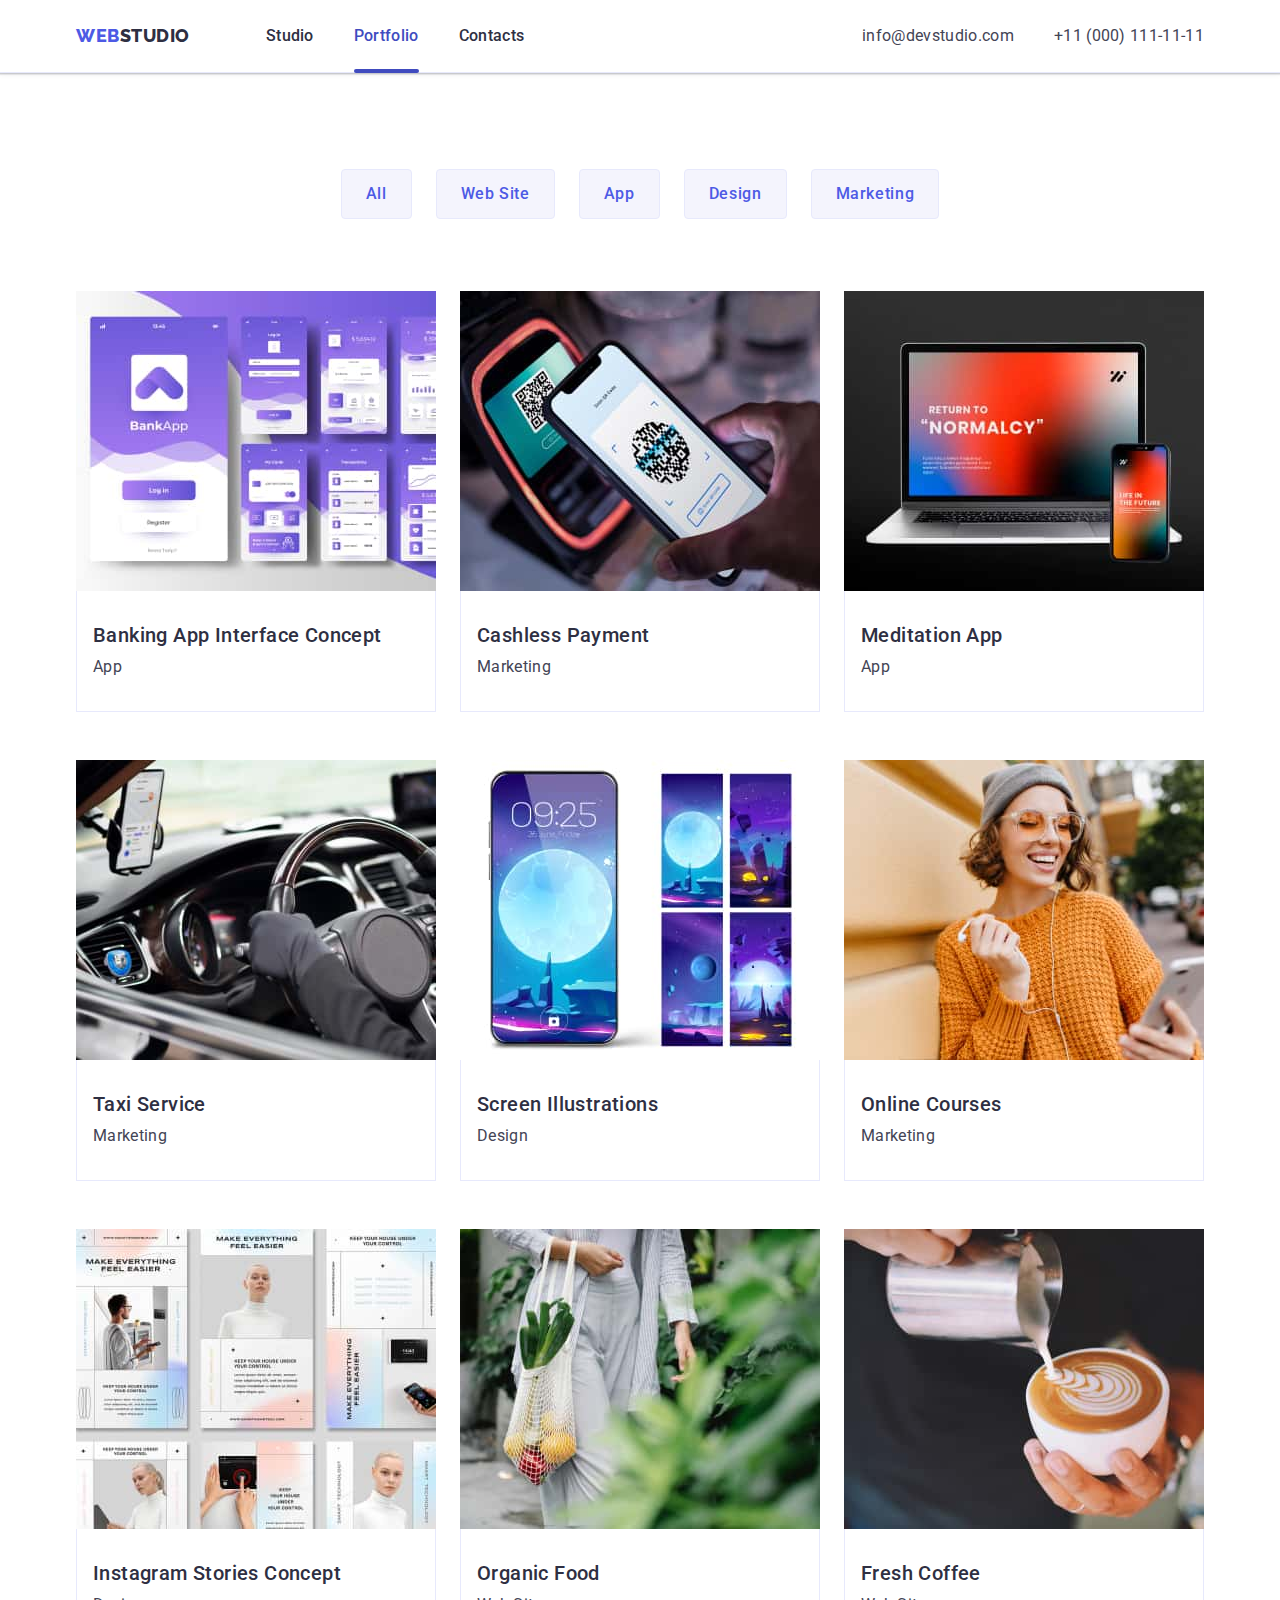
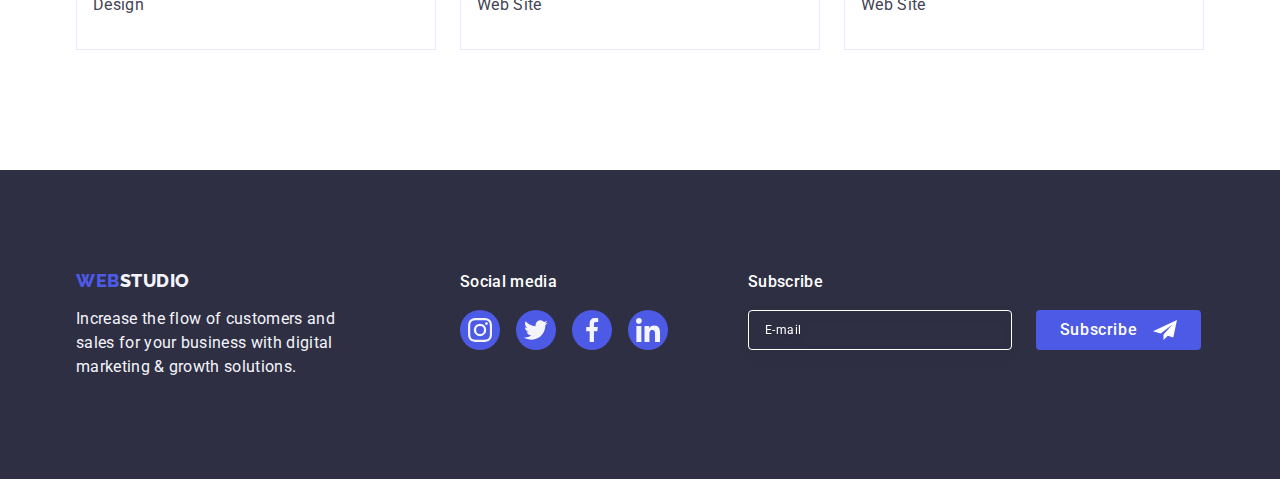
==== portfolio.html @ 70530ccc "Initial commit" ====
<!DOCTYPE html>
<html lang="en">
<head>
    <meta charset="UTF-8">
    <meta http-equiv="X-UA-Compatible" content="IE=edge">
    <meta name="viewport" content="width=device-width, initial-scale=1.0">
    <title>Portfolio</title>
    <link
      rel="stylesheet"
      href="https://cdnjs.cloudflare.com/ajax/libs/modern-normalize/2.0.0/modern-normalize.min.css"
    />
    <link rel="preconnect" href="https://fonts.googleapis.com">
    <link rel="preconnect" href="https://fonts.gstatic.com" crossorigin>
    <link href="https://fonts.googleapis.com/css2?family=Raleway:wght@800&family=Roboto:wght@400;500;700;900&display=swap" rel="stylesheet">    
    <link rel="stylesheet" href="./css/style.css"/>
</head>
<body>

    <header class="header">
        <div class="container header-flex">
            <nav class="nav nav-flex">
                <a href="./index.html" class="logo link">Web<span class="logo-studio">Studio</span></a>
                <ul class="list nav-list-flex">
                    <li><a href="./index.html" class="nav-link link">Studio</a></li>
                    <li><a href="./portfolio.html" class="nav-link link current">Portfolio</a></li>
                    <li><a href="" class="nav-link link">Contacts</a></li>
                </ul>
            </nav>
            <address class="address address-flex">
                <ul class="list address-flex-list">
                    <li><a href="mailto:info@devstudio.com" target="_blank" class="address-link link">info@devstudio.com</a></li>
                    <li><a href="tel:+110001111111" target="_blank" class="address-link link">+11 (000) 111-11-11</a></li>
                </ul>
            </address>
        </div>
    </header>

    <main>
        <section class="offer-menu">
            <div class="container">
                <h1 class="visually-hidden ">Service offering</h1>
                <ul class="list menu-btn-flex">
                        <li class="offer-buttons">
                            <button type="button" class="offer-btn">All</button>
                        </li>
                        <li class="offer-buttons">
                            <button type="button" class="offer-btn">Web Site</button>
                        </li>
                        <li class="offer-buttons">
                            <button type="button" class="offer-btn">App</button>
                        </li>
                        <li class="offer-buttons">
                            <button type="button" class="offer-btn">Design</button>
                        </li>
                        <li class="offer-buttons">
                            <button type="button" class="offer-btn">Marketing</button>
                        </li>
                </ul>
                <ul class="list offer-cards">

                    <li class="link-card-item">
                        <a href="" class="link link-card">
                            <div class="link-card-wrap">
                                <img src="./images/imgbanking-app.jpg" alt="Banking app" width="360" height="300">
                                <p class="offer-hover-text">14 Stylish and User-Friendly App Design Concepts · Task Manager App · Calorie Tracker App · Exotic Fruit Ecommerce App · Cloud Storage App</p>
                            </div>
                                    <div class="offer-info">
                                        <h2 class="offer-heading">Banking App Interface Concept</h2>
                                        <p class="offer-descr">App</p>
                                    </div>
                        </a>
                    </li>

                    <li class="link-card-item">
                        <a href="" class="link link-card">
                            <div class="link-card-wrap">
                                <img src="./images/payment.jpg" alt="Payment with phone" width="360" height="300">
                                <p class="offer-hover-text">14 Stylish and User-Friendly App Design Concepts · Task Manager App · Calorie Tracker App · Exotic Fruit Ecommerce App · Cloud Storage App</p>
                            </div>
                            <div class="offer-info">
                                <h2 class="offer-heading">Cashless Payment</h2>
                                <p class="offer-descr">Marketing</p>
                            </div>
                        </a>
                    </li>

                    <li class="link-card-item">
                        <a href="" class="link link-card">
                            <div class="link-card-wrap">
                                <img src="./images/notebook-phone.jpg" alt="Banking app" width="360" height="300">
                                <p class="offer-hover-text">14 Stylish and User-Friendly App Design Concepts · Task Manager App · Calorie Tracker App · Exotic Fruit Ecommerce App · Cloud Storage App</p>
                            </div>
                           <div class="offer-info">
                                <h2 class="offer-heading">Meditation App</h2>
                                <p class="offer-descr">App</p>
                           </div>
                        </a>
                    </li>

                    <li class="link-card-item">
                        <a href="" class="link link-card">
                            <div class="link-card-wrap">
                                <img src="./images/driving.jpg" alt="Car drive bar" width="360" height="300">
                                <p class="offer-hover-text">14 Stylish and User-Friendly App Design Concepts · Task Manager App · Calorie Tracker App · Exotic Fruit Ecommerce App · Cloud Storage App</p>
                            </div>
                            <div class="offer-info">
                                <h2 class="offer-heading">Taxi Service</h2>
                                <p class="offer-descr">Marketing</p>
                            </div>
                        </a>
                    </li>

                    <li class="link-card-item">
                        <a href="" class="link link-card">
                            <div class="link-card-wrap">
                                <img src="./images/phone-wallpaper.jpg" alt="Phone wallpepers" width="360" height="300">
                                <p class="offer-hover-text">14 Stylish and User-Friendly App Design Concepts · Task Manager App · Calorie Tracker App · Exotic Fruit Ecommerce App · Cloud Storage App</p>
                            </div>
                           <div class="offer-info">
                                <h2 class="offer-heading">Screen Illustrations</h2>
                                <p class="offer-descr">Design</p>
                           </div>
                        </a>
                    </li>

                    <li class="link-card-item">
                        <a href="" class="link link-card">
                            <div class="link-card-wrap">
                                <img src="./images/girl-with-phone.jpg" alt="Girl with phone" width="360" height="300">
                                <p class="offer-hover-text">14 Stylish and User-Friendly App Design Concepts · Task Manager App · Calorie Tracker App · Exotic Fruit Ecommerce App · Cloud Storage App</p>
                            </div>
                            <div class="offer-info">
                                <h2 class="offer-heading">Online Courses</h2>
                                <p class="offer-descr">Marketing</p>
                            </div>
                        </a>
                    </li>

                    <li class="link-card-item">
                        <a href="" class="link link-card">
                           <div class="link-card-wrap">
                                <img src="./images/inst-stories.jpg" alt="Instagram stories" width="360" height="300">
                                <p class="offer-hover-text">14 Stylish and User-Friendly App Design Concepts · Task Manager App · Calorie Tracker App · Exotic Fruit Ecommerce App · Cloud Storage App</p>
                           </div>
                           <div class="offer-info">
                                <h2 class="offer-heading">Instagram Stories Concept</h2>
                                <p class="offer-descr">Design</p>
                           </div>
                        </a>
                    </li>

                    <li class="link-card-item">
                        <a href="" class="link link-card">
                            <div class="link-card-wrap">
                                <img src="./images/fruits-in-bag.jpg" alt="Fruits in bag" width="360" height="300">
                                <p class="offer-hover-text">14 Stylish and User-Friendly App Design Concepts · Task Manager App · Calorie Tracker App · Exotic Fruit Ecommerce App · Cloud Storage App</p>
                            </div>
                            <div class="offer-info">
                                <h2 class="offer-heading">Organic Food</h2>
                                <p class="offer-descr">Web Site</p>
                            </div>
                        </a>
                    </li>

                    <li class="link-card-item">
                        <a href="" class="link link-card">
                            <div class="link-card-wrap">
                                <img src="./images/coffee.jpg" alt="Cup of coffee" width="360" height="300">
                                <p class="offer-hover-text">14 Stylish and User-Friendly App Design Concepts · Task Manager App · Calorie Tracker App · Exotic Fruit Ecommerce App · Cloud Storage App</p>
                            </div>
                            <div class="offer-info">
                                <h2 class="offer-heading">Fresh Coffee</h2>
                                <p class="offer-descr">Web Site</p>
                            </div>
                        </a>
                    </li>
                    
                </ul>
            </div>
        </section>
    </main>
<footer class="footer">
    <div class="container footer-container">
        <div class="footer-logo-p">
            <a href="./index.html" class="link footer-logo">Web<span class="footer-logo-color">Studio</span></a>
            <p class="footer-p">Increase the flow of customers and sales for your business with digital marketing &
                growth solutions.</p>
        </div>
        <div class="footer-socials">
            <p class="footer-soc-p">Social media</p>
            <ul class="footer-soc-list list">
                <li class="footer-soc-item">
                    <a href="" class="footer-soc-link link" target="_blank" rel="noopener noreferrer">
                        <svg class="footer-icon" width="24" height="24">
                            <use href="./images/symbol-social.svg#icon-instagram"></use>
                        </svg>
                    </a>
                </li>
                <li class="footer-soc-item">
                    <a href="" class="footer-soc-link link" target="_blank" rel="noopener noreferrer">
                        <svg class="footer-icon" width="24" height="24">
                            <use href="./images/symbol-social.svg#icon-twitter"></use>
                        </svg>
                    </a>
                </li>
                <li class="footer-soc-item">
                    <a href="" class="footer-soc-link link" target="_blank" rel="noopener noreferrer">
                        <svg class="footer-icon" width="24" height="24">
                            <use href="./images/symbol-social.svg#icon-facebook"></use>
                        </svg>
                    </a>
                </li>
                <li class="footer-soc-item">
                    <a href="" class="footer-soc-link link" target="_blank" rel="noopener noreferrer">
                        <svg class="footer-icon" width="24" height="24">
                            <use href="./images/symbol-social.svg#icon-linkedin"></use>
                        </svg>
                    </a>
                </li>
            </ul>
        </div>
        <div class="footer-form-wrap">
            <p class="footer-p-input">Subscribe</p>
            <form class="footer-form">
                <label class="footer-label">
                    <input type="email" name="email-footer" id="email-footer" class="footer-input" placeholder="E-mail">
                </label>
                <button type="submit" class="btn-footer-form">Subscribe
                    <svg class='footer-footer-icon' width="24" height="24">
                        <use href="./images/telegram.svg#icon-telegram"></use>
                    </svg>
                </button>
            </form>
        </div>
    </div>
</footer>
</body>
</html>
---- css/style.css ----
/* *,
*::before,
*::after {
  box-sizing: border-box;
} */

h1,
h2,
h3,
h4,
h5,
h6,
p{
    margin: 0;
}

ul,li{
    margin: 0;
    padding: 0;
}

.container{
    width: 1158px;
    padding: 0 15px;
    margin: 0 auto;
    /* outline: 2px solid red; */
}

:root {
    --main-color-dark:  #2e2f42;
    --main-color: #FFFFFF;
    --second-main-color:#F4F4FD;
    --logo-web-color:#4d5ae5;
    --main-text-color:  #434455;
    --hover-color: #404BBF;
    --border-menu-btn: #E7E9FC;
    --hover-footer-link: #31D0AA;
    --customer-color: #8E8F99;
    --modal-color:#FCFCFC;
   
  }

body{
    font-family: "Roboto", sans-serif;
    background-color:  var(--main-color);
    color: var(--main-text-color);
}

.link {
    text-decoration:none;
}



.list{
    list-style-type: none;
}
/* ------------header----------------------------- */
.header{
    border-bottom: 1px solid var(--border-menu-btn);
    box-shadow: 0px 2px 1px rgba(46, 47, 66, 0.08),
        0px 1px 1px rgba(46, 47, 66, 0.16),
        0px 1px 6px rgba(46, 47, 66, 0.08);;
    /* padding: 24px 0; */
    
}
/* --------------------logo------------------------*/
.logo{
    font-family: 'Raleway', sans-serif;
    font-weight: 800;
    font-size: 18px;
    letter-spacing: 0.03em;
    text-transform: uppercase;
    line-height: 1.17;

    color: var(--logo-web-color);

    /* padding-top: 24px;
    padding-bottom: 24px; */

    margin-right: 76px;

    padding: 24px 0;
}

.logo-studio{
    color: var(--main-color-dark);
}

/* -------------------navigation----------------- */
.header-flex{
    display: flex;
    align-items: center;
}

.nav-flex{
    display: flex;
    align-items: center;
}

.nav-list-flex{
    display: flex;
    gap: 40px;
}

.address-flex{
    margin-left: auto;
}

.address-flex-list{
    display: flex;
    gap: 40px;
    
}



.nav-link{
    font-weight: 500;
    font-size: 16px;
    line-height: 1.5;
    letter-spacing: 0.02em;

    color: var(--main-color-dark);

    padding: 24px 0;
    display: block;

    transition: color 250ms cubic-bezier(0.4, 0, 0.2, 1);
    position: relative;

}



.nav-link:after{
    content:'';
    display: block;
    width: 100%;
    height: 4px;
    background: var(--hover-color);
    border-radius: 2px;

    position: absolute;
    left:0;
    bottom:-1px;

    opacity: 0;
    transition: opacity 250ms cubic-bezier(0.4, 0, 0.2, 1);
} 

.nav-link:hover, 
.nav-link:focus,
.nav-link.current{
    color: var(--hover-color);   
}

.nav-link:hover:after,
.nav-link:focus:after,
.nav-link.current:after{
    opacity: 1;
}


.address{
    font-style: normal;
}

.address-link{
    font-weight: 400;
    font-size: 16px;
    line-height: 1.5;
    letter-spacing: 0.02em;

    color: var(--main-text-color);

    padding: 24px 0;
    display: block;

    transition: color 250ms cubic-bezier(0.4, 0, 0.2, 1);
}

.address-link:hover,
.address-link:focus{
    color: var(--hover-color);
}

/*--------------------------- main page ----------------------------*/
.main-page{
    /* width: 1440px;
    height: 600px;
    left: 0px;
    top: 72px;
    text-align: center; */

    background-color:  var(--main-color-dark);
    background-image: linear-gradient(rgba(46, 47, 66, 0.7), rgba(46, 47, 66, 0.7)), url(../images/hero-bg.jpg);
    
    background-repeat: no-repeat;
    background-position: center;
    background-size: cover;
    padding: 188px 0;
    max-width: 1440px;
    margin: 0 auto;

    
}



.main-title{
    font-weight: 700;
    font-size: 56px;
    line-height: 1.07;

    text-align: center;
    letter-spacing: 0.02em;

    color: var(--main-color);

    margin:0 auto;
    margin-bottom: 48px;
    

    max-width: 496px;


    
}

.main-btn{
    background-color: var(--logo-web-color);
    box-shadow: 0px 4px 4px rgba(0, 0, 0, 0.15);
    border: none;


    font-family: 'Roboto', sans-serif;
    font-style: normal;
    font-weight: 500;
    font-size: 16px;
    line-height: 1.5;
    letter-spacing: 0.04em;

    border-radius: 4px;
    min-width: 169px;
    height: 56px;

    color: var(--main-color);
    cursor: pointer;

    display: block;
    margin: 0 auto;

    transition: background-color 250ms cubic-bezier(0.4, 0, 0.2, 1);
}

.main-btn:hover,
.main-btn:focus{
    background: var(--hover-color);
}

.backdrop {
    display: flex;
    position: fixed;
    top: 0;
    left: 0;
    right: 0;
    bottom: 0;
    background: rgba(46, 47, 66, 0.4);
    transition: opacity 250ms cubic-bezier(0.4, 0, 0.2, 1), visibility 250ms cubic-bezier(0.4, 0, 0.2, 1);

}
.is-hidden{
    opacity: 0;
    visibility: hidden;
    pointer-events: none;
  }
/* ------------------------MODAL----------------- */
.modal{
    width: 408px;
    min-height: 584px;
    background-color: var(--modal-color);
    box-sizing: border-box;
    box-shadow: 0px 1px 1px rgba(0, 0, 0, 0.14), 0px 1px 3px rgba(0, 0, 0, 0.12), 0px 2px 1px rgba(0, 0, 0, 0.2);
    border-radius: 4px;

    position:absolute;
    top: 50%;
    left: 50%;
    transform: translate(-50%, -50%);

    transition: transform 250ms cubic-bezier(0.4, 0, 0.2, 1); 

    padding: 72px 24px 24px;

}
.close-btn {
    padding: 0;
    width: 24px;
    height: 24px;

    color: var(--main-color-dark);
    border-radius: 50%;
    background: var(--border-menu-btn);
    border: 1px solid rgba(0, 0, 0, 0.1);

    cursor: pointer;

    position: absolute;
    right: 24px;
    top: 24px;

    display: flex;
    justify-content: center;
    align-items: center;

    transition: background-color 250ms cubic-bezier(0.4, 0, 0.2, 1), border 250ms cubic-bezier(0.4, 0, 0.2, 1); 

    margin-bottom: 10px;
}

.close-icon{
    fill: var(--main-color-dark);
    transition: fill 250ms cubic-bezier(0.4, 0, 0.2, 1);
}

.close-btn:hover,
.close-btn:focus{
    background-color: var(--hover-color);
    border: none;
}
.close-btn:hover .close-icon,
.close-btn:focus .close-icon
{
    fill: var(--main-color);
}

.modal-title{
    font-weight: 500;
    font-size: 16px;
    line-height: 1.5;
    text-align: center;
    letter-spacing: 0.02em;
    color: var(--main-color-dark);

    margin-bottom: 16px;
}

.modal-form {}

.modal-field {
    margin-bottom: 8px;
}


.modal-label {
    font-size: 12px;
    line-height: 1.17;
    letter-spacing: 0.04em;
    color: var(--customer-color);

    margin-bottom: 4px;
    display: block;
}


.input-wrap {
    position: relative;
}

.modal-input {
    width: 360px;
    height: 40px;

    border: 1px solid rgba(46, 47, 66, 0.4);
    border-radius: 4px;
    padding-left: 38px;
    outline: none;
    background-color: transparent;
    outline: transparent;

    transition: border-color 250ms cubic-bezier(0.4, 0, 0.2, 1);

}

.model-icon {
    position: absolute;
    top: 50%;
    left: 16px;
    transform: translateY(-50%);
    fill: var(--main-color-dark);

    transition: fill 250ms cubic-bezier(0.4, 0, 0.2, 1);
    
}

.modal-input:focus{
    border-color: var(--logo-web-color);
}

.modal-input:focus + .model-icon{
    fill: var(--logo-web-color);
}

.modal-field-comment{
    margin-bottom: 16px;
}

.modal-comment{
    width: 360px;
    height: 120px;

    
    border: 1px solid rgba(46, 47, 66, 0.4);
    border-radius: 4px;
   
    
    resize: none;

    font-size: 12px;
    line-height: 1.17;
    letter-spacing: 0.04em;
    color: rgba(46, 47, 66, 0.4);
    background-color: transparent;
    padding: 8px 16px;
    outline: transparent;

    transition: border-color 250ms cubic-bezier(0.4, 0, 0.2, 1);

    display: block;
}

.modal-comment:focus{
    border-color: var(--logo-web-color);
}

.model-comment::placeholder{
    font-size: 12px;
    line-height: 1.17;
    letter-spacing: 0.04em;
    color: rgba(46, 47, 66, 0.4);
    
}

.check-policy{
    font-size: 12px;
    line-height: 1.17;
    letter-spacing: 0.04em;
    color: var(--customer-color);

    /* display: flex;
    align-items: center; */

}

.checkbox-box {
    width: 16px;
    height: 16px;
    border: 1px solid rgba(46, 47, 66, 0.4);
    border-radius: 2px;
    
    display: inline-flex;
    justify-content: center;
    align-items: center;

    margin-right: 12px;
    fill: transparent;

    transition: background-color 250ms cubic-bezier(0.4, 0, 0.2, 1), fill 250ms cubic-bezier(0.4, 0, 0.2, 1), border 250ms cubic-bezier(0.4, 0, 0.2, 1);
}

.link-privacy{
    margin-left: 3px;
    color: var(--logo-web-color);
}


.check-input:checked + .check-policy .checkbox-box{
    background-color: var(--hover-color);
    border: none;
    fill: var(--second-main-color);
}

.modal-box-field{
    margin-bottom: 24px;
}

.submit-btn{
    font-weight: 500;
    font-size: 16px;
    line-height: 1.5;
 
    display: flex;
    align-items: center;
    text-align: center;
    letter-spacing: 0.04em;
    color: var(--main-color);

    min-width: 169px;
    height: 56px;

    display: block;

    margin: 0 auto;

    background-color: var(--logo-web-color);
    box-shadow: 0px 4px 4px rgba(0, 0, 0, 0.15);
    border-radius: 4px;
    border: none;
    transition: background-color 250ms cubic-bezier(0.4, 0, 0.2, 1);
    cursor: pointer;
}

.submit-btn:hover,
.submit-btn:focus{
    background-color: var(--hover-color);
}

/* -------------properities--------------------- */
.prop-page{
    padding: 120px 0;
}

.visually-hidden {
    position: absolute;
    white-space: nowrap;
    width: 1px;
    height: 1px;
    overflow: hidden;
    border: 0;
    padding: 0;
    clip: rect(0 0 0 0);
    clip-path: inset(50%);
    margin: -1px;
}


.prop-flex{
    display: flex;
    gap: 24px; 
}

.prop-item{
    width: calc((100% - 72px) / 4);
    /* display: flex;
    flex-direction: column; */
}
/* .prop-list-flex{
    display: flex;
    flex-direction: column;
} */
.prop-icon-container{
    width: 264px;
    height: 112px;
    background-color: var(--second-main-color);
    border-radius: 4px;


    display: flex;
    align-items: center;
    justify-content: center;

    margin-bottom: 8px;
}
/* .prop-icon{
    width: 64px;
    height: 64px;
} */

.prop-heading{
    font-weight: 500;
    font-size: 20px;
    line-height: 1.2;
   
    letter-spacing: 0.02em;
    color: var(--main-color-dark);

    max-width: 264px;

    margin-bottom: 8px;

    /* padding-top: 120px; */
}

.prop-p{
    font-weight: 400;
    font-size: 16px;
    line-height: 1.5;

    letter-spacing: 0.02em;

    
/* 
    padding-bottom: 120px; */
}

/* ------------what we are doing----------- */
.occupation-page{
    padding-bottom: 120px;
}


.occupation-heading{
    font-weight: 700;
    font-size: 36px;
    line-height: 1.11;

    text-align: center;
    letter-spacing: 0.02em;
    text-transform: capitalize;
    color: var(--main-color-dark);

    margin-bottom: 72px;
}

img{
    display: block;
}

.occup-img{
    width: calc((100% - 48px)/3);
}

.occup-list-flex{
    display: flex;
    gap: 24px;
}

/*-----------Our team-----------------  */


.team-page{
    background-color: var(--second-main-color);

    padding: 120px 0;
}

.team-flex{
    display: flex;
    gap:24px;
}


.team-heading{
    font-weight: 700;
    font-size: 36px;
    line-height: 1.11;

    text-align: center;
    letter-spacing: 0.02em;
    text-transform: capitalize;
    color: var(--main-color-dark);

    margin-bottom: 72px;
}

.card{
    background-color: var(--main-color);
    box-shadow: 0px 1px 6px rgba(46, 47, 66, 0.08), 0px 1px 1px rgba(46, 47, 66, 0.16), 0px 2px 1px rgba(46, 47, 66, 0.08);
    border-radius: 0px 0px 4px 4px;

    width: calc((100% - 72px) / 4);
}

.card-info{
    padding: 32px 16px;
}

.card-name{
    font-weight: 500;
    font-size: 20px;
    line-height: 1.2;

    text-align: center;
    letter-spacing: 0.02em;
    color: var(--main-color-dark);

    margin-bottom: 8px;

}

.card-descr{
    font-size: 16px;
    line-height: 1.5;

    text-align: center;
    letter-spacing: 0.02em;

    color: var(--main-text-color);

    margin-bottom: 8px;
/* 
    padding-left: 68px;
    padding-right: 68px; */
}

.team-soc-list {
    display: flex;
    justify-content: center;
    gap: 24px;
}

.team-soc-item {
    width: 40px;
    height: 40px;
}

.team-soc-link{
    width: 100%;
    height: 100%;

    background-color: var(--logo-web-color);
    border-radius: 50%;
    display: flex;
    justify-content: center;
    align-items: center;

    transition: background-color 250ms cubic-bezier(0.4, 0, 0.2, 1);
    

}

.team-soc-link:hover,
.team-soc-link:focus{
    background-color:var(--hover-color)
}

.team-icon{
  fill:var(--second-main-color);
}
/* --------------------------------Customers--------------------- */
.customers-page {
    padding: 120px 0;
}
.customers-header {
    font-size: 36px;
    line-height: 1.11;

    text-align: center;
    letter-spacing: 0.02em;
    color: var(--main-color-dark);

    margin-bottom: 72px;
}

.company-list {
    display: flex;
    justify-content: center;
    align-items: center;
    gap: 24px;


}

.company-item {
    width: 168px;
    height: 88px;
}

.company-link {
    width: 100%;
    height: 100%;
    display: flex;
    justify-content: center;
    align-items: center;

    border: 1px solid var(--customer-color);
    border-radius: 4px;
    color: var(--customer-color);

    transition: border-color 250ms cubic-bezier(0.4, 0, 0.2, 1), color 250ms cubic-bezier(0.4, 0, 0.2, 1);

}

.logo-icon{
    /* width: 104px;
    height: 56px; */
    fill: currentColor;
}

.company-link:hover,
.company-link:focus{
    border-color: var(--hover-color);
    color:var(--hover-color)
}


/* ----------footer page----------- */
.footer{
    /* width: 1440px;
    height: 312px;
    left: 0px;
    top: 2280px; */

    background: var(--main-color-dark);
    padding: 100px 0;
}

.footer-logo{
    display: inline-block;
    margin-bottom: 16px;
    margin-right: 0;

    font-family: 'Raleway', sans-serif;
    font-weight: 800;
    font-size: 18px;
    letter-spacing: 0.03em;
    text-transform: uppercase;
    line-height: 1.17;

    color: var(--logo-web-color);

}

.footer-logo-color{
    color: var(--second-main-color);
}

.footer-p{
    width: 264px;
    height: 72px;
    /* left: 156px;
    top: 2420px;  */

    font-size: 16px;
    line-height: 1.5;
    letter-spacing: 0.02em;

    color: var(--second-main-color);
}

.footer-container{
    display: flex;
    align-items: baseline;
    /* gap: 120px; */
}

.footer-logo-p{
    margin-right: 120px;
}

.footer-soc-p {
    font-weight: 500;
    font-size: 16px;
    line-height: 1.5; 
    letter-spacing: 0.02em;

    color: var(--main-color);
    margin-bottom: 16px;
}
.footer-soc-list{
    display: flex;
    justify-content: center;
    gap: 16px;
}

.footer-soc-item {
    width: 40px;
    height: 40px;
   
}

.footer-icon {
    fill:var(--second-main-color);
}

.footer-soc-link {
    width: 100%;
    height: 100%;
   
    background-color: var(--logo-web-color);
    border-radius: 50%;
    display: flex;
    justify-content: center;
    align-items: center;

    transition: background-color 250ms cubic-bezier(0.4, 0, 0.2, 1);
}

.footer-soc-link:hover,
.footer-soc-link:focus{
    background-color: var(--hover-footer-link);
}

.footer-form-wrap{
    margin-left: 80px;
}

.footer-form {
    display: flex;
    gap: 24px;
    
}

.footer-p-input{
    font-weight: 500;
    font-size: 16px;
    line-height: 1.5;
    letter-spacing: 0.02em;

    color: var(--main-color);

    margin-bottom: 16px;

}

.footer-input {
    width: 264px;
    height: 40px;
    background-color: transparent;
    border: 1px solid var(--main-color);
    filter: drop-shadow(0px 4px 4px rgba(0, 0, 0, 0.15));
    border-radius: 4px;
    color: var(--main-color);
    
    font-size: 12px;
    line-height: 1.5;
    display: flex;
    align-items: center;
    letter-spacing: 0.04em;
    
    padding-left: 16px;

}

.footer-input::placeholder{
    
    font-size: 12px;
    line-height:2;
    display: flex;
    align-items: center;
    letter-spacing: 0.04em;
    color: var(--main-color);
}

.btn-footer-form {
    font-weight: 500;
    font-size: 16px;
    line-height: 1.5;

    display: flex;
    align-items: center;
    text-align: center;
    letter-spacing: 0.04em;
    color: var(--main-color);

    min-width: 165px;
    height: 40px;

    background-color: var(--logo-web-color);
    border-radius: 4px;
    border: none;
    cursor: pointer;

    transition: background-color 250ms cubic-bezier(0.4, 0, 0.2, 1);


    justify-content: center;

}

.footer-footer-icon{ 
    margin-left: 16px;
    fill: var(--main-color);
}

.btn-footer-form:hover,
.btn-footer-form:focus{
    background-color: var(--hover-color);
}

/* -----------------------portfolio page----------------- */
/* buttons */
.visually-hidden {
position: absolute;
white-space: nowrap;
width: 1px;
height: 1px;
overflow: hidden;
border: 0;
padding: 0;
clip: rect(0 0 0 0);
clip-path: inset(50%);
margin: -1px;
}

.offer-menu{
    padding: 96px 0 120px 0;
}
.offer-buttons{
    min-width: 69px;
}

.menu-btn-flex{
    display: flex;
    justify-content: center;
    gap: 24px;
    margin-bottom: 72px;
}


.offer-btn{
    
    background: var(--second-main-color);
    border: 1px solid var(--border-menu-btn);
    
    
    font-family: 'Roboto', sans-serif;
    font-style: normal;
    font-weight: 500;
    font-size: 16px;
    line-height: 1.5;
    
    letter-spacing: 0.04em;
    border-radius: 4px;
    
    color: var(--logo-web-color);
    cursor: pointer;
    
    padding: 12px 24px;
    
    transition: color 250ms cubic-bezier(0.4, 0, 0.2, 1), background-color 250ms cubic-bezier(0.4, 0, 0.2, 1), border-color 250ms cubic-bezier(0.4, 0, 0.2, 1), box-shadow 250ms cubic-bezier(0.4, 0, 0.2, 1);
}

.offer-btn:active,
.offer-btn:hover,
.offer-btn:focus
{
    border: 1px solid transparent;
    background-color: var(--hover-color);
    color: var(--main-color);
    box-shadow: 0px 3px 1px rgba(0, 0, 0, 0.1), 0px 2px 1px rgba(0, 0, 0, 0.08), 0px 2px 2px rgba(0, 0, 0, 0.12);
}

.offer-cards{
    display: flex;
    flex-wrap: wrap;
    row-gap: 48px;
    column-gap: 24px;

}

.link-card-item{
    width: calc((100% - 48px)/3);
    display: flex;
    flex-direction: column;
    justify-content: center;
    
    position: relative;
}



.link-card{
    color: var(--main-color);
    display: block;

    transition: box-shadow 250ms cubic-bezier(0.4, 0, 0.2, 1);
    
}

.link-card:hover,
.link-card:focus{
    box-shadow: 0px 1px 6px rgba(46, 47, 66, 0.08),
        0px 1px 1px rgba(46, 47, 66, 0.16),
        0px 2px 1px rgba(46, 47, 66, 0.08);

}

.link-card:hover .offer-hover-text,
.link-card:focus .offer-hover-text{
    transform: translateY(0);

}
                        
.link-card-wrap{
    position: relative;

    overflow: hidden;
}

.offer-hover-text{
    
    position: absolute;
    
    color: var(--second-main-color);
    font-size: 16px;
    line-height: 1.5;
    letter-spacing: 0.02em;
    top:0;
    padding: 40px 32px;
    background-color: var(--logo-web-color);

    height: 100%;

    transform: translateY(100%);
    transition: transform 250ms cubic-bezier(0.4, 0, 0.2, 1) ;

}

.offer-info{
    padding: 32px 16px;
    border: 1px solid var(--border-menu-btn);
    border-top: none;
/* 
    transition: color 250ms cubic-bezier(0.4, 0, 0.2, 1); */
}

/* .offer-info:hover, 
.offer-info:focus{
    box-shadow: 0px 1px 6px rgba(46, 47, 66, 0.08), 0px 1px 1px rgba(46, 47, 66, 0.16), 0px 2px 1px rgba(46, 47, 66, 0.08);
} */

.offer-heading{ 
    font-weight: 500;
    font-size: 20px;
    line-height: 1.2;

    letter-spacing: 0.02em;
    color: var(--main-color-dark);

    margin-bottom: 8px;
}

.offer-descr{
    font-weight: 400;
    font-size: 16px;
    line-height: 1.5;

    letter-spacing: 0.02em;

    color: var(--main-text-color);
}
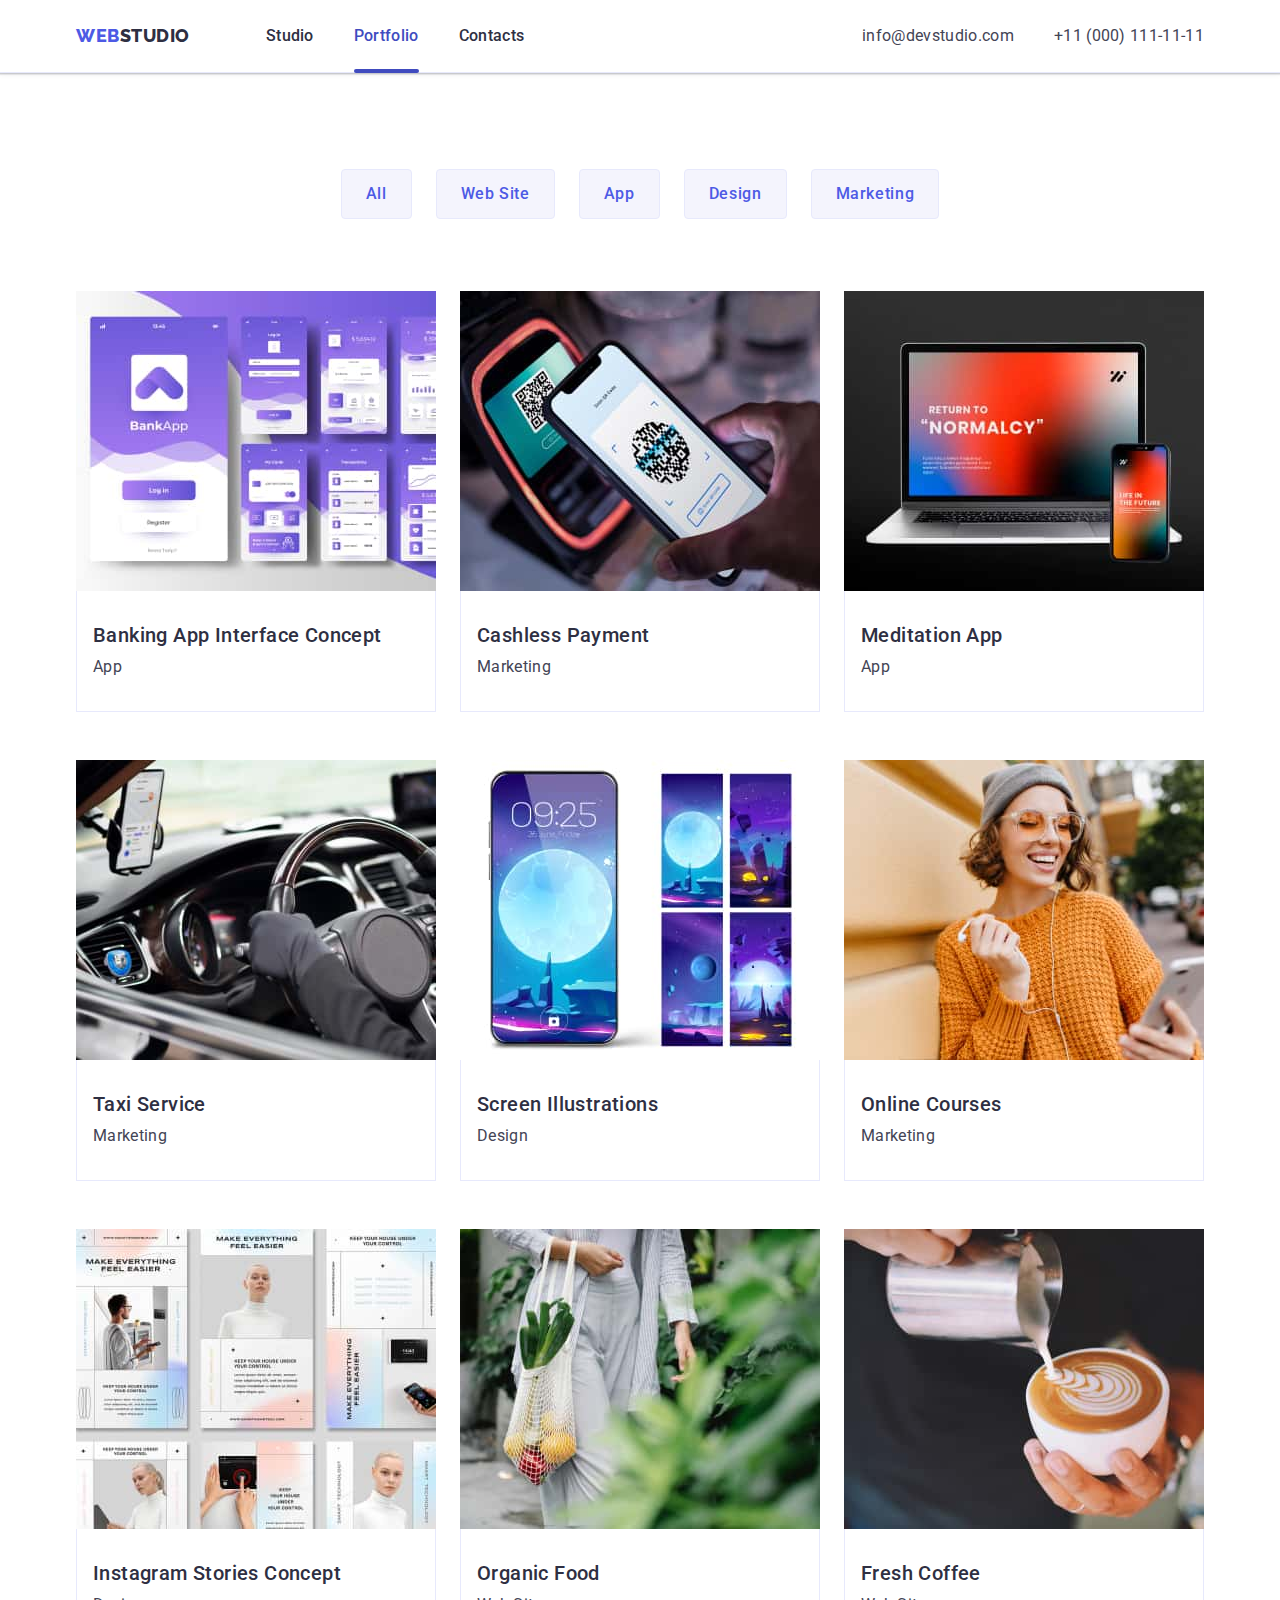
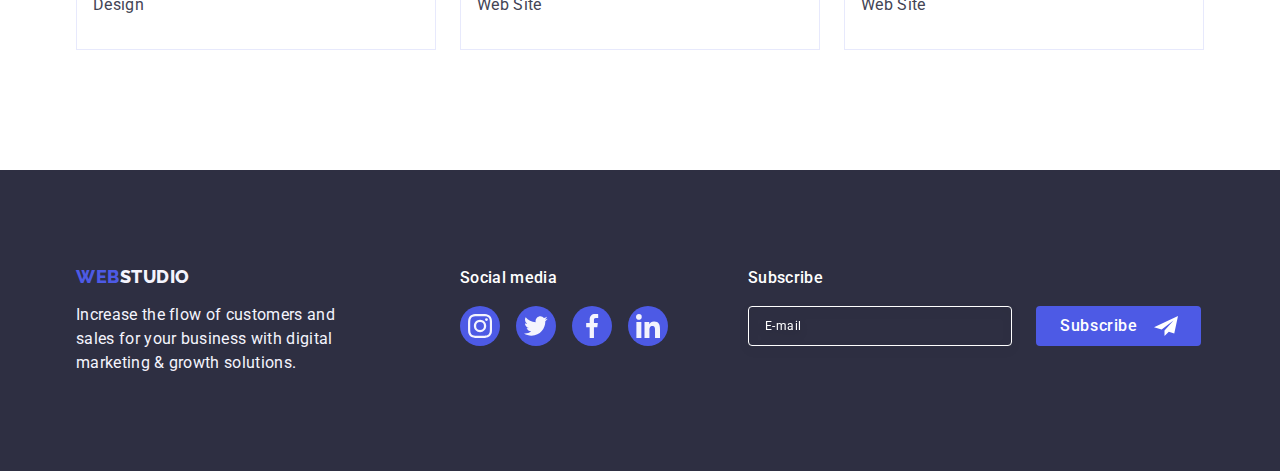
==== commit 109503af: "fixed" ====
--- a/portfolio.html
+++ b/portfolio.html
@@ -181,43 +181,45 @@
     </main>
 <footer class="footer">
     <div class="container footer-container">
-        <div class="footer-logo-p">
-            <a href="./index.html" class="link footer-logo">Web<span class="footer-logo-color">Studio</span></a>
-            <p class="footer-p">Increase the flow of customers and sales for your business with digital marketing &
-                growth solutions.</p>
-        </div>
-        <div class="footer-socials">
-            <p class="footer-soc-p">Social media</p>
-            <ul class="footer-soc-list list">
-                <li class="footer-soc-item">
-                    <a href="" class="footer-soc-link link" target="_blank" rel="noopener noreferrer">
-                        <svg class="footer-icon" width="24" height="24">
-                            <use href="./images/symbol-social.svg#icon-instagram"></use>
-                        </svg>
-                    </a>
-                </li>
-                <li class="footer-soc-item">
-                    <a href="" class="footer-soc-link link" target="_blank" rel="noopener noreferrer">
-                        <svg class="footer-icon" width="24" height="24">
-                            <use href="./images/symbol-social.svg#icon-twitter"></use>
-                        </svg>
-                    </a>
-                </li>
-                <li class="footer-soc-item">
-                    <a href="" class="footer-soc-link link" target="_blank" rel="noopener noreferrer">
-                        <svg class="footer-icon" width="24" height="24">
-                            <use href="./images/symbol-social.svg#icon-facebook"></use>
-                        </svg>
-                    </a>
-                </li>
-                <li class="footer-soc-item">
-                    <a href="" class="footer-soc-link link" target="_blank" rel="noopener noreferrer">
-                        <svg class="footer-icon" width="24" height="24">
-                            <use href="./images/symbol-social.svg#icon-linkedin"></use>
-                        </svg>
-                    </a>
-                </li>
-            </ul>
+        <div class="footer-logo-soc-wrap">
+            <div class="footer-logo-p">
+                <a href="./index.html" class="link footer-logo">Web<span class="footer-logo-color">Studio</span></a>
+                <p class="footer-p">Increase the flow of customers and sales for your business with digital marketing &
+                    growth solutions.</p>
+            </div>
+            <div class="footer-socials">
+                <p class="footer-soc-p">Social media</p>
+                <ul class="footer-soc-list list">
+                    <li class="footer-soc-item">
+                        <a href="" class="footer-soc-link link" target="_blank" rel="noopener noreferrer">
+                            <svg class="footer-icon" width="24" height="24">
+                                <use href="./images/symbol-social.svg#icon-instagram"></use>
+                            </svg>
+                        </a>
+                    </li>
+                    <li class="footer-soc-item">
+                        <a href="" class="footer-soc-link link" target="_blank" rel="noopener noreferrer">
+                            <svg class="footer-icon" width="24" height="24">
+                                <use href="./images/symbol-social.svg#icon-twitter"></use>
+                            </svg>
+                        </a>
+                    </li>
+                    <li class="footer-soc-item">
+                        <a href="" class="footer-soc-link link" target="_blank" rel="noopener noreferrer">
+                            <svg class="footer-icon" width="24" height="24">
+                                <use href="./images/symbol-social.svg#icon-facebook"></use>
+                            </svg>
+                        </a>
+                    </li>
+                    <li class="footer-soc-item">
+                        <a href="" class="footer-soc-link link" target="_blank" rel="noopener noreferrer">
+                            <svg class="footer-icon" width="24" height="24">
+                                <use href="./images/symbol-social.svg#icon-linkedin"></use>
+                            </svg>
+                        </a>
+                    </li>
+                </ul>
+            </div>
         </div>
         <div class="footer-form-wrap">
             <p class="footer-p-input">Subscribe</p>
--- a/css/style.css
+++ b/css/style.css
@@ -19,9 +19,17 @@
     padding: 0;
 }
 
+img {
+    display: block;
+    width: 100%;
+    max-width: 100%;
+    height: auto;
+}
+
 .container{
-    width: 1158px;
-    padding: 0 15px;
+    /* width: 1158px; */
+    max-width: 428px;
+    padding: 0 16px;
     margin: 0 auto;
     /* outline: 2px solid red; */
 }
@@ -99,19 +107,16 @@
 }
 
 .nav-list-flex{
-    display: flex;
-    gap: 40px;
+    /* display: flex;
+    gap: 40px; */
+    display: none;
 }
 
 .address-flex{
-    margin-left: auto;
-}
-
-.address-flex-list{
-    display: flex;
-    gap: 40px;
-    
-}
+    display: none;
+    /* margin-left: auto; */
+}
+
 
 
 
@@ -174,7 +179,7 @@
 
     color: var(--main-text-color);
 
-    padding: 24px 0;
+    
     display: block;
 
     transition: color 250ms cubic-bezier(0.4, 0, 0.2, 1);
@@ -185,33 +190,205 @@
     color: var(--hover-color);
 }
 
+.burger-btn {
+   
+    width: 32px;
+    height: 22px;
+    padding: 0;
+
+    margin-left: auto;
+    /* margin-top: 24px;
+    margin-bottom: 24px; */
+
+    display: flex;
+    justify-content: center;
+    align-items: center;
+
+    background-color: transparent;
+    border: none;
+}
+
+.burger-svg {
+    stroke: var(--main-color-dark);
+}
+
+.mob-menu {
+    position: fixed;
+    top:0;
+
+    width: 100vw;
+    height: 100vh;
+    background-color: var(--main-color);
+
+    display: flex;
+    flex-direction: column;
+    justify-content: space-between;
+
+    padding: 80px 40px 40px;
+
+    transform: translateX(0);
+    transition: transform 250ms ease-in-out;
+}
+
+.mob-menu.is-open {
+    transform: translateX(100%);
+}
+
+.mob-close-btn {
+    padding: 0;
+    width: 24px;
+    height: 24px;
+
+    color: var(--main-color-dark);
+    border-radius: 50%;
+    background: var(--border-menu-btn);
+    border: 1px solid rgba(0, 0, 0, 0.1);
+
+    cursor: pointer;
+
+    position: absolute;
+    right: 24px;
+    top: 24px;
+
+    display: flex;
+    justify-content: center;
+    align-items: center;
+}
+
+
+
+.mob-nav-flex {}
+
+.mob-nav-list-flex {
+    display: flex;
+    flex-direction: column;
+    gap: 40px;
+}
+
+.mob-nav-link {
+    font-weight: 700;
+    font-size: 36px;
+    line-height: 1.11;
+    letter-spacing: 0.02em;
+    text-transform: capitalize;
+
+    color: var(--main-color-dark);
+}
+
+.mob-nav-link.current{
+    color: var(--hover-color);
+}
+
+.tel{
+    font-weight: 700;
+    font-size: 36px;
+    line-height: 1.11;
+    
+    margin-bottom: 40px;
+    display: block;
+    color:var(--logo-web-color);
+}
+
+
+
+.mob-address-flex {}
+
+.mob-address-flex-list {
+    margin-bottom: 48px;
+}
+
+.mob-address-link {
+    font-weight: 500;
+    font-size: 20px;
+    line-height: 1.2;
+    letter-spacing: 0.02em;
+
+    color: var(--main-text-color);
+
+    display: block;
+    
+}
+
+
+.mob-soc-list {
+    display: flex;
+    gap: 56px;
+}
+
+.mob-soc-item {
+    width: 40px;
+    height: 40px;
+}
+
+.mob-soc-link {
+    width: 100%;
+    height: 100%;
+
+    background-color: var(--logo-web-color);
+    border-radius: 50%;
+    display: flex;
+    justify-content: center;
+    align-items: center;
+
+    transition: background-color 250ms cubic-bezier(0.4, 0, 0.2, 1);
+
+
+}
+
+.tel-color{
+    color: var(--logo-web-color);
+}
+
+@media screen and (max-width: 427px) {
+    .tel {
+        font-size: 25px;
+
+        font-weight: 700;
+        line-height: 1.11;
+    
+        margin-bottom: 40px;
+        display: block;
+        color: var(--logo-web-color);
+    }
+
+    .mob-soc-list {
+        gap: 24px;
+    }
+}
+
+
+
 /*--------------------------- main page ----------------------------*/
 .main-page{
-    /* width: 1440px;
-    height: 600px;
-    left: 0px;
-    top: 72px;
-    text-align: center; */
 
     background-color:  var(--main-color-dark);
-    background-image: linear-gradient(rgba(46, 47, 66, 0.7), rgba(46, 47, 66, 0.7)), url(../images/hero-bg.jpg);
+    background-image: linear-gradient(rgba(46, 47, 66, 0.7), rgba(46, 47, 66, 0.7)), url(../images/hero-bg-mob.jpg);
     
     background-repeat: no-repeat;
     background-position: center;
     background-size: cover;
-    padding: 188px 0;
+    /* padding: 188px 0; */
+    padding: 112px 0;
     max-width: 1440px;
+    /* max-width: 426px; */
     margin: 0 auto;
-
-    
-}
-
+}
+
+@media (min-device-pixel-ratio: 2),
+(min-resolution: 192dpi),
+(min-resolution: 2dppx) {
+    .main-page{
+        background-image: linear-gradient(rgba(46, 47, 66, 0.7), rgba(46, 47, 66, 0.7)), url(../images/hero-bg-mob-2x.jpg);
+    }
+}
 
 
 .main-title{
     font-weight: 700;
-    font-size: 56px;
-    line-height: 1.07;
+    /* font-size: 56px; */
+    font-size: 36px;
+    /* line-height: 1.07; */
+    line-height: 1.11;
 
     text-align: center;
     letter-spacing: 0.02em;
@@ -219,10 +396,13 @@
     color: var(--main-color);
 
     margin:0 auto;
-    margin-bottom: 48px;
-    
-
-    max-width: 496px;
+    /* margin-bottom: 48px; */
+    margin-bottom: 72px;
+    
+
+    /* max-width: 496px; */
+    max-width: 320px;
+
 
 
     
@@ -277,7 +457,8 @@
   }
 /* ------------------------MODAL----------------- */
 .modal{
-    width: 408px;
+    max-width: 392px;
+    width: 100%;
     min-height: 584px;
     background-color: var(--modal-color);
     box-sizing: border-box;
@@ -293,6 +474,8 @@
 
     padding: 72px 24px 24px;
 
+  
+
 }
 .close-btn {
     padding: 0;
@@ -369,7 +552,8 @@
 }
 
 .modal-input {
-    width: 360px;
+    max-width: 360px;
+    width: 100%;
     height: 40px;
 
     border: 1px solid rgba(46, 47, 66, 0.4);
@@ -407,7 +591,8 @@
 }
 
 .modal-comment{
-    width: 360px;
+    max-width: 360px;
+    width: 100%;
     height: 120px;
 
     
@@ -463,14 +648,13 @@
     justify-content: center;
     align-items: center;
 
-    margin-right: 12px;
+    margin-right: 8px;
     fill: transparent;
 
     transition: background-color 250ms cubic-bezier(0.4, 0, 0.2, 1), fill 250ms cubic-bezier(0.4, 0, 0.2, 1), border 250ms cubic-bezier(0.4, 0, 0.2, 1);
 }
 
 .link-privacy{
-    margin-left: 3px;
     color: var(--logo-web-color);
 }
 
@@ -518,7 +702,8 @@
 
 /* -------------properities--------------------- */
 .prop-page{
-    padding: 120px 0;
+    /* padding: 120px 0; */
+    padding: 96px 0;
 }
 
 .visually-hidden {
@@ -532,112 +717,92 @@
     clip: rect(0 0 0 0);
     clip-path: inset(50%);
     margin: -1px;
+    visibility: hidden
 }
 
 
 .prop-flex{
     display: flex;
-    gap: 24px; 
-}
-
-.prop-item{
-    width: calc((100% - 72px) / 4);
-    /* display: flex;
-    flex-direction: column; */
-}
-/* .prop-list-flex{
-    display: flex;
-    flex-direction: column;
-} */
+    flex-wrap: wrap;
+    gap: 72px;
+}
+
+
+
 .prop-icon-container{
-    width: 264px;
+    width: 396px;
     height: 112px;
     background-color: var(--second-main-color);
     border-radius: 4px;
 
 
-    display: flex;
+    /* display: flex; */
+    display: none;
     align-items: center;
     justify-content: center;
 
     margin-bottom: 8px;
 }
-/* .prop-icon{
-    width: 64px;
-    height: 64px;
-} */
+
 
 .prop-heading{
-    font-weight: 500;
+    /* font-weight: 500;
     font-size: 20px;
-    line-height: 1.2;
-   
-    letter-spacing: 0.02em;
-    color: var(--main-color-dark);
-
-    max-width: 264px;
-
-    margin-bottom: 8px;
-
-    /* padding-top: 120px; */
-}
-
-.prop-p{
-    font-weight: 400;
-    font-size: 16px;
-    line-height: 1.5;
-
-    letter-spacing: 0.02em;
-
-    
-/* 
-    padding-bottom: 120px; */
-}
-
-/* ------------what we are doing----------- */
-.occupation-page{
-    padding-bottom: 120px;
-}
-
-
-.occupation-heading{
+    line-height: 1.2; */
     font-weight: 700;
     font-size: 36px;
     line-height: 1.11;
-
+     
+   
+    letter-spacing: 0.02em;
+    color: var(--main-color-dark);
+
+
+    margin-bottom: 8px;
     text-align: center;
-    letter-spacing: 0.02em;
-    text-transform: capitalize;
-    color: var(--main-color-dark);
-
-    margin-bottom: 72px;
-}
-
-img{
-    display: block;
-}
-
-.occup-img{
-    width: calc((100% - 48px)/3);
-}
-
-.occup-list-flex{
-    display: flex;
-    gap: 24px;
-}
-
-/*-----------Our team-----------------  */
+
+}
+
+.prop-p{
+    /* font-weight: 400;
+    font-size: 16px;
+    line-height: 1.5; */
+    font-weight: 500;
+    font-size: 16px;
+    line-height: 1.5;
+      
+
+    letter-spacing: 0.02em;
+
+    
+/* 
+    padding-bottom: 120px; */
+}
+
+/* ------------what we are doing----------- */
+.occupation-page{
+    display: none;
+}
+
+
+/*-----------------------Our team-----------------  */
+
+.team-page>.container{
+    max-width: 296px;
+}
 
 
 .team-page{
     background-color: var(--second-main-color);
 
-    padding: 120px 0;
+    padding: 96px 0;
 }
 
 .team-flex{
     display: flex;
-    gap:24px;
+    flex-wrap: wrap;
+    /* gap:24px; */
+    gap:72px;
 }
 
 
@@ -659,7 +824,8 @@
     box-shadow: 0px 1px 6px rgba(46, 47, 66, 0.08), 0px 1px 1px rgba(46, 47, 66, 0.16), 0px 2px 1px rgba(46, 47, 66, 0.08);
     border-radius: 0px 0px 4px 4px;
 
-    width: calc((100% - 72px) / 4);
+    /* width: calc((100% - 72px) / 4); */
+    width: 100%;
 }
 
 .card-info{
@@ -730,7 +896,7 @@
 }
 /* --------------------------------Customers--------------------- */
 .customers-page {
-    padding: 120px 0;
+    padding: 96px 0;
 }
 .customers-header {
     font-size: 36px;
@@ -745,16 +911,20 @@
 
 .company-list {
     display: flex;
+    flex-wrap: wrap;
     justify-content: center;
     align-items: center;
-    gap: 24px;
-
+    /* gap: 24px; */
+    gap: 72px 16px;
 
 }
 
 .company-item {
-    width: 168px;
+    /* width: 190px; */
     height: 88px;
+
+    width: calc((100% - 16px) / 2)
+    
 }
 
 .company-link {
@@ -769,6 +939,7 @@
     color: var(--customer-color);
 
     transition: border-color 250ms cubic-bezier(0.4, 0, 0.2, 1), color 250ms cubic-bezier(0.4, 0, 0.2, 1);
+
 
 }
 
@@ -785,31 +956,35 @@
 }
 
 
-/* ----------footer page----------- */
+/* ---------------------------footer page----------- */
 .footer{
-    /* width: 1440px;
-    height: 312px;
-    left: 0px;
-    top: 2280px; */
-
     background: var(--main-color-dark);
-    padding: 100px 0;
-}
+    padding: 96px 0;
+}
+
+.footer-logo-soc-wrap{
+    max-width: 268px;
+    margin: 0 auto;
+
+    margin-bottom: 72px;
+}
+
+
 
 .footer-logo{
     display: inline-block;
     margin-bottom: 16px;
     margin-right: 0;
-
+    
     font-family: 'Raleway', sans-serif;
     font-weight: 800;
     font-size: 18px;
     letter-spacing: 0.03em;
     text-transform: uppercase;
     line-height: 1.17;
-
+    
     color: var(--logo-web-color);
-
+    
 }
 
 .footer-logo-color{
@@ -829,14 +1004,11 @@
     color: var(--second-main-color);
 }
 
-.footer-container{
-    display: flex;
-    align-items: baseline;
-    /* gap: 120px; */
-}
-
-.footer-logo-p{
-    margin-right: 120px;
+.footer-socials{
+    display: flex;
+    flex-direction: column;
+    align-items: center;
+    
 }
 
 .footer-soc-p {
@@ -847,7 +1019,11 @@
 
     color: var(--main-color);
     margin-bottom: 16px;
-}
+
+
+    
+}
+
 .footer-soc-list{
     display: flex;
     justify-content: center;
@@ -882,15 +1058,21 @@
     background-color: var(--hover-footer-link);
 }
 
-.footer-form-wrap{
-    margin-left: 80px;
-}
-
-.footer-form {
+.footer-logo-p{
+    max-width: 268px;
+
+    display: flex;
+    flex-direction: column;
+    align-items: center;
+    margin-bottom: 72px;
+
+}
+
+/* .footer-form {
     display: flex;
     gap: 24px;
     
-}
+} */
 
 .footer-p-input{
     font-weight: 500;
@@ -901,11 +1083,15 @@
     color: var(--main-color);
 
     margin-bottom: 16px;
-
-}
+    text-align: center;
+
+}
+
 
 .footer-input {
-    width: 264px;
+    max-width: 396px;
+    width: 100%;
+
     height: 40px;
     background-color: transparent;
     border: 1px solid var(--main-color);
@@ -923,6 +1109,11 @@
 
 }
 
+.footer-label{
+    display: block;
+    margin-bottom: 16px;
+}
+
 .footer-input::placeholder{
     
     font-size: 12px;
@@ -938,24 +1129,27 @@
     font-size: 16px;
     line-height: 1.5;
 
-    display: flex;
     align-items: center;
     text-align: center;
     letter-spacing: 0.04em;
     color: var(--main-color);
-
+    
     min-width: 165px;
     height: 40px;
-
+    
     background-color: var(--logo-web-color);
     border-radius: 4px;
     border: none;
     cursor: pointer;
-
+    
     transition: background-color 250ms cubic-bezier(0.4, 0, 0.2, 1);
-
-
-    justify-content: center;
+    
+    
+    display: flex;
+
+    padding-left: 24px;
+
+    margin: 0 auto;
 
 }
 
@@ -1130,4 +1324,315 @@
     letter-spacing: 0.02em;
 
     color: var(--main-text-color);
-}+}
+
+@media screen  and (min-width: 768px){
+    .container{
+        max-width: 766px;
+    }
+    /* --------------NAVIGATION---------------- */
+    .nav-list-flex {
+        display: flex;
+        gap: 40px;
+    }
+
+    .address-flex {
+        display: block;
+    }
+    
+    .address-link{
+        font-weight: 400;
+        font-size: 12px;
+        line-height: 1.17;
+    
+        letter-spacing: 0.04em;
+    }
+    .address{
+        margin-left: auto;
+    }
+
+    .address-flex-list{
+        display: flex;
+        flex-direction: column;
+        gap: 12px;
+        
+    }
+    
+    
+    .burger-btn{
+        display: none;
+    }
+
+    .mob-menu{
+        display: none;
+    }
+
+    /* ---------------MAIN PAGE------------- */
+    .main-page{
+        background-image: linear-gradient(rgba(46, 47, 66, 0.7), rgba(46, 47, 66, 0.7)), url(../images/hero-bg-tab.jpg);
+    }
+
+    
+
+    @media (min-device-pixel-ratio: 2),
+    (min-resolution: 192dpi),
+    (min-resolution: 2dppx) {
+        .main-page {
+            background-image: linear-gradient(rgba(46, 47, 66, 0.7), rgba(46, 47, 66, 0.7)), url(../images/hero-bg-tab-2x.jpg);
+        }
+    }
+
+    .main-title{
+        max-width: 496px;
+        font-size: 56px;
+        line-height: 1.07;
+        margin-bottom: 36px;
+    }
+
+    .modal{
+        max-width: 408px;
+    }
+
+
+    /* ---------------------PROPERITIES----------------------- */
+    .prop-item{
+        width: calc((100% - 24px) / 2);
+    }
+    .prop-flex{
+        gap: 72px 24px;
+    }
+    .prop-icon-container{
+        width: 356px;
+    }
+
+    .prop-heading{
+        text-align: left;
+    }
+
+
+    /* -------------------TEAM PAGE---------------- */
+    .team-page>.container,
+    .footer>.container,
+    .customers-page>.container {
+        max-width: 584px;
+    }
+
+    .team-flex {
+        gap: 72px 24px;
+    }
+
+    .card{
+        width: calc((100% - 24px) / 2);
+    }
+    /* ------------------CUSTOMERS-------------------- */
+    .company-list {
+        gap: 72px 24px;
+    }
+
+    .company-item {
+        width: 168px;
+        height: 88px;
+
+        /* width: calc((100% - 24px) / 3); */
+    }
+
+    /* -------------------FOOTER-------------------- */
+    .footer-logo-soc-wrap {
+        max-width: none;
+        
+        display: flex;
+        gap: 24px;
+
+        margin-bottom: 72px;
+    }
+
+    .footer-logo-p{
+        margin-bottom: 0;
+        align-items: start;
+    }
+
+    .footer-socials{
+        margin-bottom: 0;
+        align-items: start;
+    }
+
+    .footer-p-input{
+        text-align: start;
+    }
+   
+    .footer-form {
+        display: flex;
+        gap: 24px;
+    }
+
+    .footer-input{
+        width: 264px;
+    }
+
+    .footer-label {
+        margin-bottom: 0;
+    }
+    
+}
+
+@media screen  and (min-width: 1158px){
+    .container{
+        max-width: 1158px;
+        padding: 0 15px;
+    }
+
+    .address-flex-list {
+        display: flex;
+        flex-direction: row;
+        gap: 40px;
+
+    }
+
+    .address-link{
+        font-weight: 400;
+        font-size: 16px;
+        line-height: 1.5;
+        letter-spacing: 0.02em;
+
+        padding: 24px 0;
+    }
+
+    .address {
+        padding: 0;
+    }
+
+    /* ---------------MAIN PAGE------------- */
+    .main-page {
+        background-image: linear-gradient(rgba(46, 47, 66, 0.7), rgba(46, 47, 66, 0.7)), url(../images/hero-bg.jpg);
+    }
+
+    @media (min-device-pixel-ratio: 2),
+    (min-resolution: 192dpi),
+    (min-resolution: 2dppx) {
+        .main-page {
+            background-image: linear-gradient(rgba(46, 47, 66, 0.7), rgba(46, 47, 66, 0.7)), url(../images/hero-bg-2x.jpg);
+        }
+    }
+
+    .main-page{
+        padding: 188px 0;
+    }
+    .main-title{
+        max-width: 496px;
+        font-size: 56px;
+        line-height: 1.07;
+        margin-bottom: 48px;
+    }
+
+    /* ---------------------PROPERITIES----------------------- */
+    .prop-page{
+        padding: 120px 0;
+    }
+    .prop-item {
+        width: calc((100% - 72px) / 4);
+    }
+
+    .prop-flex {
+        gap:24px;
+    }
+
+    .prop-icon-container{
+        width: 264px;
+        display: flex;
+    }
+
+    .prop-heading{
+        font-weight: 500;
+        font-size: 20px;
+        line-height: 1.2;
+
+        
+    }
+
+    .prop-p{
+        font-weight: 400;
+    }
+
+     /*-----------WHAT WE ARE DOING---------------------  */
+    .occupation-page {
+        padding-bottom: 120px;
+        display: block;
+    }
+
+
+    .occupation-heading {
+        font-weight: 700;
+        font-size: 36px;
+        line-height: 1.11;
+
+        text-align: center;
+        letter-spacing: 0.02em;
+        text-transform: capitalize;
+        color: var(--main-color-dark);
+
+        margin-bottom: 72px;
+    }
+
+
+
+    .occup-img {
+        width: calc((100% - 48px)/3);
+    }
+
+    .occup-list-flex {
+        display: flex;
+        gap: 24px;
+    }
+            
+    
+    /* -------------------TEAM PAGE---------------- */
+    .team-page>.container,
+    .footer>.container,
+    .customers-page>.container {
+        max-width: 1158px;
+    }
+
+    .team-page {
+        padding: 120px 0;
+    }
+
+    .team-flex {
+        gap: 24px;
+    }
+
+    .card {
+        width: calc((100% - 72px) / 4);
+    }
+
+    /* ------------------CUSTOMERS-------------------- */
+    .customers-page {
+        padding: 120px 0;
+    }
+
+    .company-list {
+        gap: 24px;
+    }
+
+    /* -------------------FOOTER--------------- */
+    .footer-logo-p{
+        margin-bottom: 0;
+    }
+
+    .footer-socials{
+        margin-bottom: 0;
+    }
+
+    
+    .footer-logo-soc-wrap{
+        margin: 0;
+        gap: 120px;
+        margin-right: 80px;
+    }
+
+    .footer-container{
+        display: flex;
+       
+    }
+
+}
+
